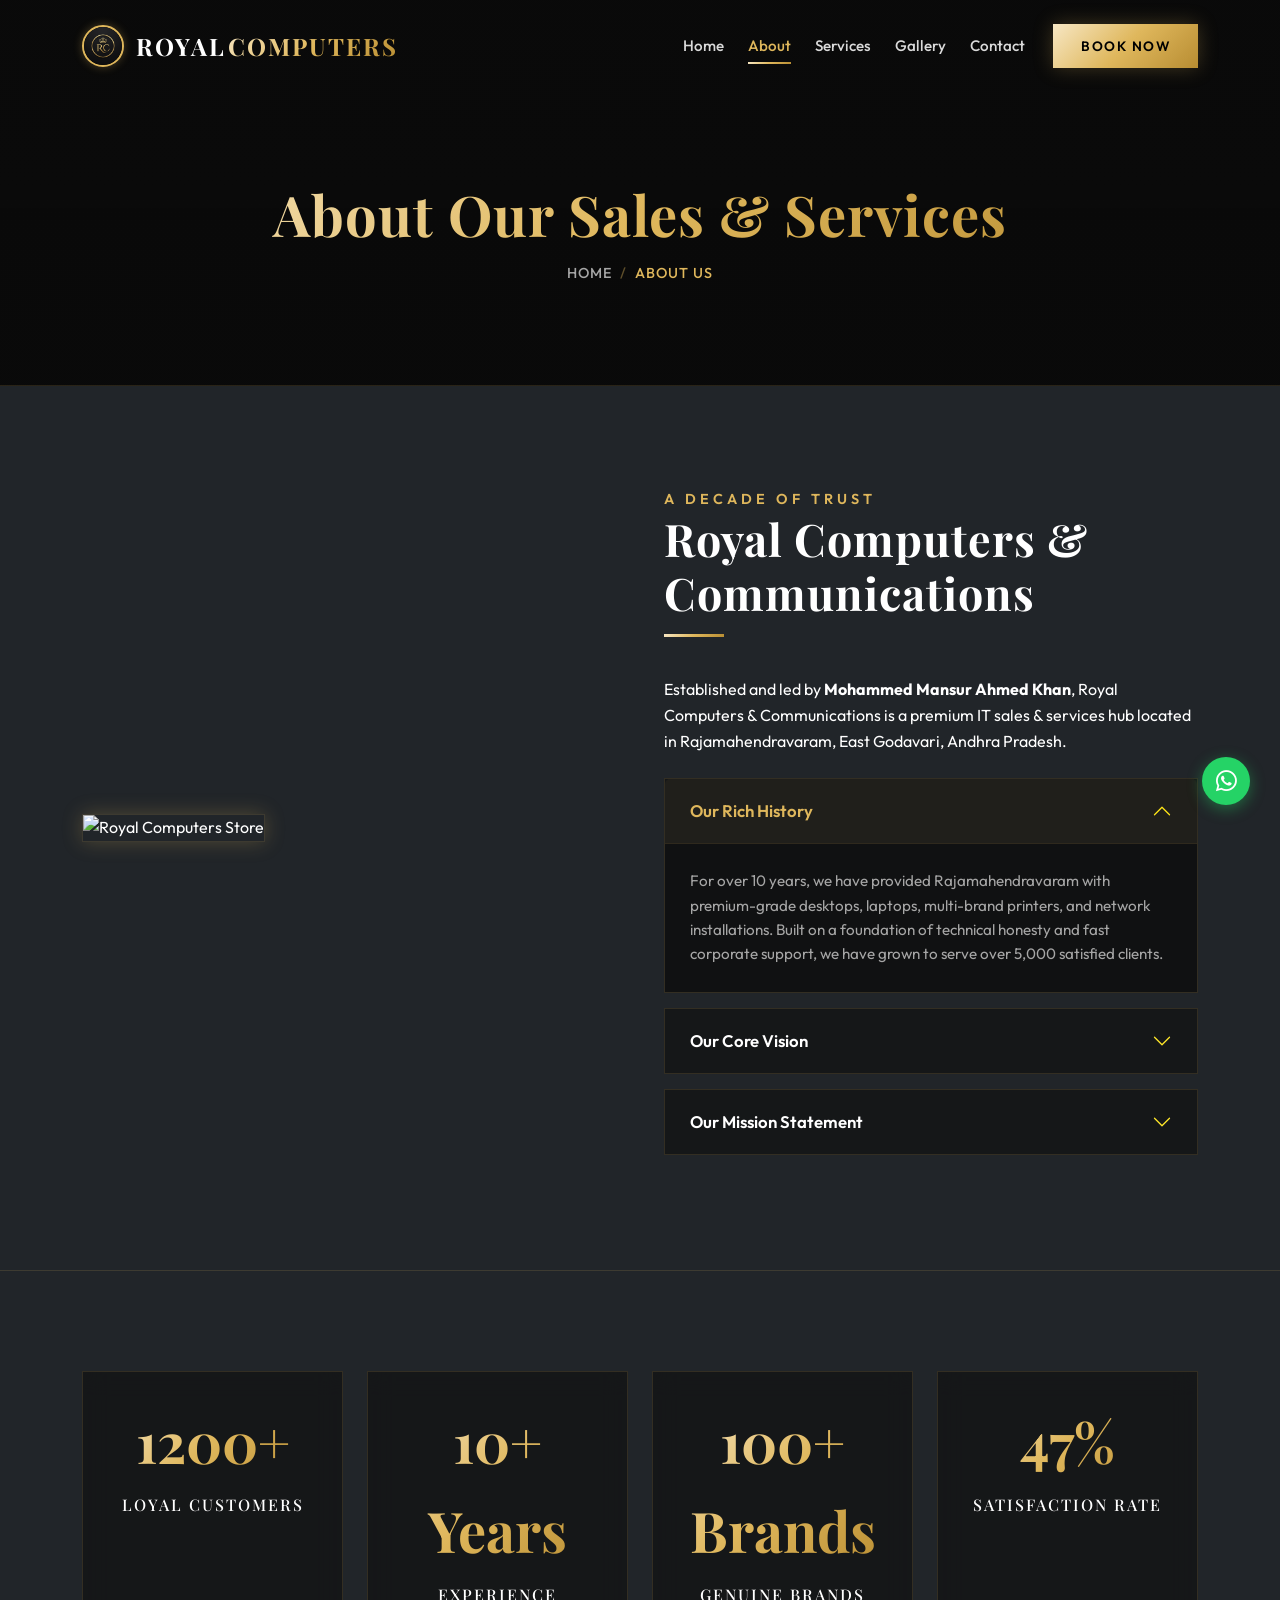
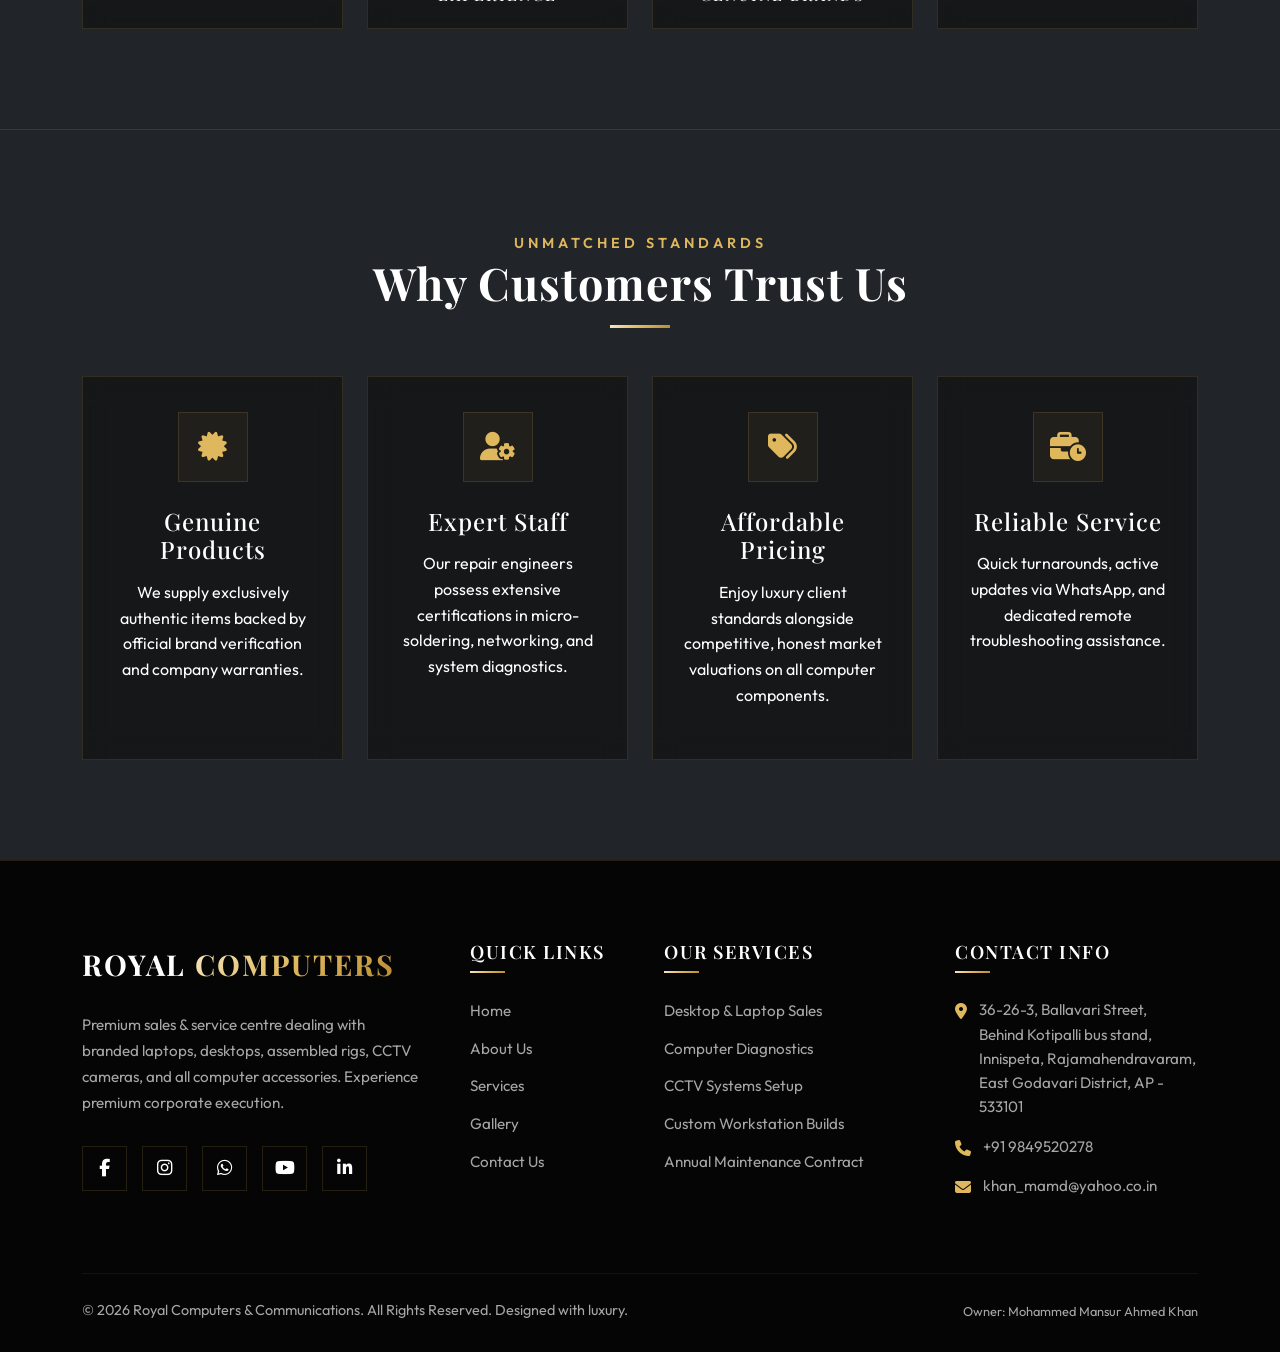
==== about.html @ e8ccddd7 "Initial commit" ====
<!DOCTYPE html>
<html lang="en">
<head>
    <meta charset="UTF-8">
    <meta name="viewport" content="width=device-width, initial-scale=1.0">
    <title>About Us | Royal Computers & Communications</title>
    <meta name="description" content="Learn about Royal Computers & Communications, our vision, mission, achievement stats, and the expert team serving Rajamahendravaram.">
    <meta name="keywords" content="Royal Computers History, Mansur Khan, Computer Store Rajahmundry, About Royal Computers">
    <meta name="author" content="Mohammed Mansur Ahmed Khan">

    <!-- Bootstrap 5 CSS -->
    <link href="https://cdn.jsdelivr.net/npm/bootstrap@5.3.2/dist/css/bootstrap.min.css" rel="stylesheet">
    
    <!-- FontAwesome 6 Icons -->
    <link href="https://cdnjs.cloudflare.com/ajax/libs/font-awesome/6.4.2/css/all.min.css" rel="stylesheet">
    
    <!-- AOS Scroll Animations CSS -->
    <link href="https://unpkg.com/aos@2.3.1/dist/aos.css" rel="stylesheet">
    
    <!-- Custom Luxury Styling -->
    <link href="css/style.css" rel="stylesheet">
</head>
<body>

    <!-- ==========================================
         PRELOADER
         ========================================== -->
    <div id="preloader">
        <div class="loader-content">
            <div class="loader-logo">ROYAL <span>COMPUTERS</span></div>
            <div class="loader-spinner"></div>
        </div>
    </div>

    <!-- ==========================================
         SCROLL PROGRESS BAR
         ========================================== -->
    <div class="scroll-progress-container">
        <div class="scroll-progress-bar"></div>
    </div>


    <!-- ==========================================
         NAVBAR
         ========================================== -->
    <nav class="navbar navbar-expand-lg fixed-top navbar-dark navbar-scrolled">
        <div class="container">
            <a class="navbar-brand" href="index.html">
                <div class="navbar-logo-circle">
                    <img src="images/logo.png" alt="Royal Computers Logo">
                </div>
                ROYAL <span>COMPUTERS</span>
            </a>
            <button class="navbar-toggler" type="button" data-bs-toggle="collapse" data-bs-target="#royalNavbar" aria-controls="royalNavbar" aria-expanded="false" aria-label="Toggle navigation">
                <span></span>
                <span></span>
                <span></span>
            </button>
            <div class="collapse navbar-collapse" id="royalNavbar">
                <ul class="navbar-nav ms-auto mb-2 mb-lg-0 align-items-center">
                    <li class="nav-item">
                        <a class="nav-link" href="index.html">Home</a>
                    </li>
                    <li class="nav-item">
                        <a class="nav-link active" href="about.html">About</a>
                    </li>
                    <li class="nav-item">
                        <a class="nav-link" href="service.html">Services</a>
                    </li>
                    <li class="nav-item">
                        <a class="nav-link" href="gallery.html">Gallery</a>
                    </li>
                    <li class="nav-item">
                        <a class="nav-link" href="contact.html">Contact</a>
                    </li>
                    <li class="nav-item ms-lg-3 nav-btn-container">
                        <a class="btn btn-gold" href="contact.html">Book Now</a>
                    </li>
                </ul>
            </div>
        </div>
    </nav>

    <!-- ==========================================
         PAGE BANNER
         ========================================== -->
    <section class="page-banner" style="background-image: linear-gradient(rgba(10, 10, 10, 0.85), rgba(10, 10, 10, 0.95)), url('https://images.unsplash.com/photo-1542751371-adc38448a05e?q=80&w=1920&auto=format&fit=crop');">
        <div class="container">
            <h1>About Our Sales & Services</h1>
            <nav aria-label="breadcrumb">
                <ol class="breadcrumb">
                    <li class="breadcrumb-item"><a href="index.html">Home</a></li>
                    <li class="breadcrumb-item active" aria-current="page">About Us</li>
                </ol>
            </nav>
        </div>
    </section>

    <!-- ==========================================
         COMPANY INTRODUCTION
         ========================================== -->
    <section class="section-padding bg-dark">
        <div class="container">
            <div class="row align-items-center g-5">
                <div class="col-lg-6" data-aos="fade-right">
                    <img src="https://images.unsplash.com/photo-1588702547923-7093a6c3ba33?q=80&w=1200&auto=format&fit=crop" class="img-fluid border-glass glow-border" style="box-shadow: var(--glow-shadow);" alt="Royal Computers Store">
                </div>
                <div class="col-lg-6" data-aos="fade-left">
                    <span class="section-subtitle">A Decade Of Trust</span>
                    <h2 class="section-title text-start">Royal Computers & Communications</h2>
                    <p class="text-white mb-3">Established and led by <strong>Mohammed Mansur Ahmed Khan</strong>, Royal Computers & Communications is a premium IT sales & services hub located in Rajamahendravaram, East Godavari, Andhra Pradesh.</p>
                    
                    <div class="faq-accordion accordion faq-accordion mt-4" id="introAccordion">
                        <!-- History -->
                        <div class="accordion-item">
                            <h2 class="accordion-header" id="headingHistory">
                                <button class="accordion-button" type="button" data-bs-toggle="collapse" data-bs-target="#collapseHistory" aria-expanded="true" aria-controls="collapseHistory">
                                    Our Rich History
                                </button>
                            </h2>
                            <div id="collapseHistory" class="accordion-collapse collapse show" aria-labelledby="headingHistory" data-bs-parent="#introAccordion">
                                <div class="accordion-body">
                                    For over 10 years, we have provided Rajamahendravaram with premium-grade desktops, laptops, multi-brand printers, and network installations. Built on a foundation of technical honesty and fast corporate support, we have grown to serve over 5,000 satisfied clients.
                                </div>
                            </div>
                        </div>

                        <!-- Vision -->
                        <div class="accordion-item">
                            <h2 class="accordion-header" id="headingVision">
                                <button class="accordion-button collapsed" type="button" data-bs-toggle="collapse" data-bs-target="#collapseVision" aria-expanded="false" aria-controls="collapseVision">
                                    Our Core Vision
                                </button>
                            </h2>
                            <div id="collapseVision" class="accordion-collapse collapse" aria-labelledby="headingVision" data-bs-parent="#introAccordion">
                                <div class="accordion-body">
                                    To establish Royal Computers as the ultimate technical partner in Andhra Pradesh, where absolute quality meets technological innovation, delivering computing solutions with a premium luxury service experience.
                                </div>
                            </div>
                        </div>

                        <!-- Mission -->
                        <div class="accordion-item">
                            <h2 class="accordion-header" id="headingMission">
                                <button class="accordion-button collapsed" type="button" data-bs-toggle="collapse" data-bs-target="#collapseMission" aria-expanded="false" aria-controls="collapseMission">
                                    Our Mission Statement
                                </button>
                            </h2>
                            <div id="collapseMission" class="accordion-collapse collapse" aria-labelledby="headingMission" data-bs-parent="#introAccordion">
                                <div class="accordion-body">
                                    We commit to supplying 100% genuine components, executing expert hardware diagnostics with absolute integrity, maintaining rapid-support cycles, and designing custom installations that ensure business continuity.
                                </div>
                            </div>
                        </div>
                    </div>
                </div>
            </div>
        </div>
    </section>

    <!-- ==========================================
         ACHIEVEMENT COUNTERS SECTION
         ========================================== -->
    <section class="section-padding bg-dark" style="border-top: 1px solid var(--border-glass); background: rgba(15,15,15,0.4);">
        <div class="container">
            <div class="row g-4">
                <!-- Stat 1 -->
                <div class="col-md-3 col-6" data-aos="fade-up" data-aos-delay="100">
                    <div class="glass-card text-center py-4">
                        <div class="counter-box">
                            <span class="counter-number" data-target="5000" data-suffix="+">0+</span>
                            <h4 class="counter-title">Loyal Customers</h4>
                        </div>
                    </div>
                </div>
                <!-- Stat 2 -->
                <div class="col-md-3 col-6" data-aos="fade-up" data-aos-delay="200">
                    <div class="glass-card text-center py-4">
                        <div class="counter-box">
                            <span class="counter-number" data-target="10" data-suffix="+ Years">0+ Years</span>
                            <h4 class="counter-title">Experience</h4>
                        </div>
                    </div>
                </div>
                <!-- Stat 3 -->
                <div class="col-md-3 col-6" data-aos="fade-up" data-aos-delay="300">
                    <div class="glass-card text-center py-4">
                        <div class="counter-box">
                            <span class="counter-number" data-target="100" data-suffix="+ Brands">0+ Brands</span>
                            <h4 class="counter-title">Genuine Brands</h4>
                        </div>
                    </div>
                </div>
                <!-- Stat 4 -->
                <div class="col-md-3 col-6" data-aos="fade-up" data-aos-delay="400">
                    <div class="glass-card text-center py-4">
                        <div class="counter-box">
                            <span class="counter-number" data-target="95" data-suffix="%">0%</span>
                            <h4 class="counter-title">Satisfaction Rate</h4>
                        </div>
                    </div>
                </div>
            </div>
        </div>
    </section>


    <!-- ==========================================
         WHY CUSTOMERS TRUST US
         ========================================== -->
    <section class="section-padding bg-dark" style="border-top: 1px solid var(--border-glass);">
        <div class="container">
            <div class="text-center mb-5" data-aos="fade-up">
                <span class="section-subtitle">Unmatched Standards</span>
                <h2 class="section-title">Why Customers Trust Us</h2>
            </div>

            <div class="row g-4">
                <!-- Trust 1 -->
                <div class="col-lg-3 col-md-6" data-aos="fade-up" data-aos-delay="100">
                    <div class="glass-card text-center">
                        <div>
                            <div class="icon-box mx-auto">
                                <i class="fas fa-certificate"></i>
                            </div>
                            <h4 class="mb-3">Genuine Products</h4>
                            <p>We supply exclusively authentic items backed by official brand verification and company warranties.</p>
                        </div>
                    </div>
                </div>

                <!-- Trust 2 -->
                <div class="col-lg-3 col-md-6" data-aos="fade-up" data-aos-delay="200">
                    <div class="glass-card text-center">
                        <div>
                            <div class="icon-box mx-auto">
                                <i class="fas fa-user-gear"></i>
                            </div>
                            <h4 class="mb-3">Expert Staff</h4>
                            <p>Our repair engineers possess extensive certifications in micro-soldering, networking, and system diagnostics.</p>
                        </div>
                    </div>
                </div>

                <!-- Trust 3 -->
                <div class="col-lg-3 col-md-6" data-aos="fade-up" data-aos-delay="300">
                    <div class="glass-card text-center">
                        <div>
                            <div class="icon-box mx-auto">
                                <i class="fas fa-tags"></i>
                            </div>
                            <h4 class="mb-3">Affordable Pricing</h4>
                            <p>Enjoy luxury client standards alongside competitive, honest market valuations on all computer components.</p>
                        </div>
                    </div>
                </div>

                <!-- Trust 4 -->
                <div class="col-lg-3 col-md-6" data-aos="fade-up" data-aos-delay="400">
                    <div class="glass-card text-center">
                        <div>
                            <div class="icon-box mx-auto">
                                <i class="fas fa-business-time"></i>
                            </div>
                            <h4 class="mb-3">Reliable Service</h4>
                            <p>Quick turnarounds, active updates via WhatsApp, and dedicated remote troubleshooting assistance.</p>
                        </div>
                    </div>
                </div>
            </div>
        </div>
    </section>

    <!-- ==========================================
         FOOTER
         ========================================== -->
    <footer>
        <div class="container">
            <div class="row g-5">
                <!-- Column 1: Info -->
                <div class="col-lg-4 col-md-6">
                    <div class="footer-logo">ROYAL <span>COMPUTERS</span></div>
                    <p class="footer-desc">Premium sales & service centre dealing with branded laptops, desktops, assembled rigs, CCTV cameras, and all computer accessories. Experience premium corporate execution.</p>
                    <div class="social-links-grid">
                        <a href="https://facebook.com" target="_blank" class="social-icon-btn"><i class="fab fa-facebook-f"></i></a>
                        <a href="https://instagram.com" target="_blank" class="social-icon-btn"><i class="fab fa-instagram"></i></a>
                        <a href="https://wa.me/919849520278" target="_blank" class="social-icon-btn"><i class="fab fa-whatsapp"></i></a>
                        <a href="https://youtube.com" target="_blank" class="social-icon-btn"><i class="fab fa-youtube"></i></a>
                        <a href="https://linkedin.com" target="_blank" class="social-icon-btn"><i class="fab fa-linkedin-in"></i></a>
                    </div>
                </div>

                <!-- Column 2: Quick Links -->
                <div class="col-lg-2 col-md-6">
                    <h5 class="footer-heading">Quick Links</h5>
                    <ul class="footer-links">
                        <li><a href="index.html">Home</a></li>
                        <li><a href="about.html">About Us</a></li>
                        <li><a href="service.html">Services</a></li>
                        <li><a href="gallery.html">Gallery</a></li>
                        <li><a href="contact.html">Contact Us</a></li>
                    </ul>
                </div>

                <!-- Column 3: Services -->
                <div class="col-lg-3 col-md-6">
                    <h5 class="footer-heading">Our Services</h5>
                    <ul class="footer-links">
                        <li><a href="service.html">Desktop & Laptop Sales</a></li>
                        <li><a href="service.html">Computer Diagnostics</a></li>
                        <li><a href="service.html">CCTV Systems Setup</a></li>
                        <li><a href="service.html">Custom Workstation Builds</a></li>
                        <li><a href="service.html">Annual Maintenance Contract</a></li>
                    </ul>
                </div>

                <!-- Column 4: Address Info -->
                <div class="col-lg-3 col-md-6">
                    <h5 class="footer-heading">Contact Info</h5>
                    <div class="footer-contact-item">
                        <i class="fas fa-location-dot"></i>
                        <span>36-26-3, Ballavari Street,<br>Behind Kotipalli bus stand,<br>Innispeta, Rajamahendravaram,<br>East Godavari District, AP - 533101</span>
                    </div>
                    <div class="footer-contact-item">
                        <i class="fas fa-phone"></i>
                        <span>+91 9849520278</span>
                    </div>
                    <div class="footer-contact-item">
                        <i class="fas fa-envelope"></i>
                        <span>khan_mamd@yahoo.co.in</span>
                    </div>
                </div>
            </div>

            <!-- Copyright and socials -->
            <div class="footer-bottom">
                <div class="row align-items-center">
                    <div class="col-md-6 text-center text-md-start">
                        <p class="copyright-text">&copy; 2026 Royal Computers & Communications. All Rights Reserved. Designed with luxury.</p>
                    </div>
                    <div class="col-md-6 text-center text-md-end mt-2 mt-md-0">
                        <p class="copyright-text" style="font-size: 0.8rem;">Owner: Mohammed Mansur Ahmed Khan</p>
                    </div>
                </div>
            </div>
        </div>
    </footer>

    <!-- ==========================================
         FLOATING WIDGETS
         ========================================== -->
    <a href="https://wa.me/919849520278?text=Hello%20Royal%20Computers,%20I%20would%20like%20to%20inquire%20about%20your%20services." class="floating-whatsapp" target="_blank">
        <i class="fab fa-whatsapp"></i>
    </a>

    <div id="back-to-top">
        <i class="fas fa-arrow-up"></i>
    </div>


    <!-- ==========================================
         SCRIPT FILES
         ========================================== -->
    <!-- Bootstrap 5 Bundle JS -->
    <script src="https://cdn.jsdelivr.net/npm/bootstrap@5.3.2/dist/js/bootstrap.bundle.min.js"></script>
    
    <!-- AOS Scroll Animations JS -->
    <script src="https://unpkg.com/aos@2.3.1/dist/aos.js"></script>
    <script>
        AOS.init({
            duration: 1000,
            once: true,
            easing: 'ease-out-cubic'
        });
    </script>
    
    <!-- Custom JS -->
    <script src="js/main.js"></script>
</body>
</html>
---- css/style.css ----
/* 
   Royal Computers & Communications 
   Luxury Premium Styling Stylesheet (CSS3)
   Theme: Obsidian Black & Royal Metallic Gold
*/

/* --- Google Fonts --- */
@import url('https://fonts.googleapis.com/css2?family=Outfit:wght@300;400;500;600;700&family=Playfair+Display:ital,wght@0,400;0,600;0,700;1,400&display=swap');

/* --- CSS Variables --- */
:root {
    --dark-bg: #0a0a0a;
    --dark-card: rgba(18, 18, 18, 0.7);
    --dark-card-hover: rgba(26, 26, 26, 0.9);
    --gold-primary: #dfb75c;
    --gold-light: #f7e7c4;
    --gold-dark: #b88d32;
    --gold-gradient: linear-gradient(135deg, #f7e7c4 0%, #dfb75c 50%, #b88d32 100%);
    --gold-text-gradient: linear-gradient(135deg, #fff 30%, #dfb75c 100%);
    --text-white: #ffffff;
    --text-muted: #a6a6a6;
    --border-glass: rgba(223, 183, 92, 0.15);
    --border-glass-hover: rgba(223, 183, 92, 0.4);
    --font-heading: 'Playfair Display', serif;
    --font-body: 'Outfit', sans-serif;
    --glow-shadow: 0 0 20px rgba(223, 183, 92, 0.25);
    --glow-shadow-hover: 0 0 35px rgba(223, 183, 92, 0.45);
    --transition-smooth: all 0.4s cubic-bezier(0.16, 1, 0.3, 1);
}

/* --- Base Reset --- */
* {
    margin: 0;
    padding: 0;
    box-sizing: border-box;
}

html {
    scroll-behavior: smooth;
    overflow-x: hidden;
}

body {
    background-color: var(--dark-bg);
    color: var(--text-white);
    font-family: var(--font-body);
    overflow-x: hidden;
    line-height: 1.6;
}

/* --- Custom Scrollbar --- */
::-webkit-scrollbar {
    width: 8px;
}
::-webkit-scrollbar-track {
    background: var(--dark-bg);
}
::-webkit-scrollbar-thumb {
    background: var(--gold-dark);
    border-radius: 4px;
}
::-webkit-scrollbar-thumb:hover {
    background: var(--gold-primary);
}

/* --- Selection Color --- */
::selection {
    background-color: var(--gold-dark);
    color: var(--text-white);
}

/* --- Preloader / Loading Screen --- */
#preloader {
    position: fixed;
    top: 0;
    left: 0;
    width: 100%;
    height: 100%;
    background-color: #050505;
    display: flex;
    justify-content: center;
    align-items: center;
    z-index: 99999;
    transition: opacity 0.6s ease, visibility 0.6s ease;
}
.loader-content {
    text-align: center;
}
.loader-logo {
    font-family: var(--font-heading);
    font-size: 2.5rem;
    font-weight: 700;
    color: var(--gold-primary);
    letter-spacing: 4px;
    margin-bottom: 20px;
    background: var(--gold-gradient);
    -webkit-background-clip: text;
    -webkit-text-fill-color: transparent;
    animation: pulseLogo 2s infinite ease-in-out;
}
.loader-spinner {
    width: 50px;
    height: 50px;
    border: 3px solid rgba(223, 183, 92, 0.1);
    border-top: 3px solid var(--gold-primary);
    border-radius: 50%;
    margin: 0 auto;
    animation: spin 1s linear infinite;
}
@keyframes spin {
    0% { transform: rotate(0deg); }
    100% { transform: rotate(360deg); }
}
@keyframes pulseLogo {
    0%, 100% { opacity: 0.6; transform: scale(0.98); }
    50% { opacity: 1; transform: scale(1.02); }
}

/* --- Scroll Progress Bar --- */
.scroll-progress-container {
    position: fixed;
    top: 0;
    left: 0;
    width: 100%;
    height: 4px;
    z-index: 10000;
    background: transparent;
}
.scroll-progress-bar {
    height: 100%;
    width: 0%;
    background: var(--gold-gradient);
    box-shadow: 0 0 10px var(--gold-primary);
}

/* --- Custom Cursor --- */
.custom-cursor-dot,
.custom-cursor-outline {
    position: fixed;
    pointer-events: none;
    z-index: 999999;
    border-radius: 50%;
    opacity: 0;
    transition: opacity 0.3s ease;
    transform: translate(-50%, -50%);
}
.custom-cursor-dot {
    width: 8px;
    height: 8px;
    background-color: var(--gold-primary);
    box-shadow: 0 0 10px var(--gold-primary);
}
.custom-cursor-outline {
    width: 40px;
    height: 40px;
    border: 1.5px solid var(--gold-primary);
    box-shadow: var(--glow-shadow);
    transition: width 0.2s ease, height 0.2s ease, opacity 0.3s ease;
}
body:hover .custom-cursor-dot,
body:hover .custom-cursor-outline {
    opacity: 1;
}

/* Hide cursor elements on touch devices */
@media (max-width: 991.98px) {
    .custom-cursor-dot,
    .custom-cursor-outline {
        display: none !important;
    }
    body {
        cursor: auto !important;
    }
}

/* --- Typography & Global Headings --- */
h1, h2, h3, h4, h5, h6 {
    font-family: var(--font-heading);
    color: var(--text-white);
    letter-spacing: 1px;
}
.text-gold {
    color: var(--gold-primary) !important;
}
.text-gold-gradient {
    background: var(--gold-gradient);
    -webkit-background-clip: text;
    -webkit-text-fill-color: transparent;
    display: inline-block;
}
.section-subtitle {
    font-family: var(--font-body);
    font-size: 0.9rem;
    text-transform: uppercase;
    letter-spacing: 4px;
    color: var(--gold-primary);
    margin-bottom: 10px;
    font-weight: 600;
}
.section-title {
    font-size: 2.8rem;
    font-weight: 700;
    margin-bottom: 40px;
    position: relative;
}
.section-title::after {
    content: '';
    display: block;
    width: 60px;
    height: 3px;
    background: var(--gold-gradient);
    margin: 15px auto 0 auto;
}
.section-title.text-start::after {
    margin: 15px 0 0 0;
}

/* --- Premium Buttons --- */
.btn-gold {
    background: var(--gold-gradient);
    color: #000000;
    font-family: var(--font-body);
    font-weight: 600;
    letter-spacing: 1.5px;
    text-transform: uppercase;
    font-size: 0.85rem;
    padding: 12px 28px;
    border: none;
    border-radius: 0;
    position: relative;
    z-index: 1;
    overflow: hidden;
    transition: var(--transition-smooth);
    box-shadow: var(--glow-shadow);
}
.btn-gold:hover {
    color: var(--text-white);
    box-shadow: var(--glow-shadow-hover);
    transform: translateY(-2px);
}
.btn-gold::before {
    content: '';
    position: absolute;
    top: 0;
    left: -100%;
    width: 100%;
    height: 100%;
    background: linear-gradient(90deg, transparent, rgba(255, 255, 255, 0.3), transparent);
    transition: 0.5s;
    z-index: -1;
}
.btn-gold:hover::before {
    left: 100%;
}

.btn-outline-gold {
    background: transparent;
    color: var(--gold-primary);
    border: 1.5px solid var(--gold-primary);
    font-family: var(--font-body);
    font-weight: 600;
    letter-spacing: 1.5px;
    text-transform: uppercase;
    font-size: 0.85rem;
    padding: 11px 27px;
    border-radius: 0;
    transition: var(--transition-smooth);
}
.btn-outline-gold:hover {
    background: var(--gold-gradient);
    color: #000000;
    box-shadow: var(--glow-shadow);
    transform: translateY(-2px);
    border-color: transparent;
}

/* --- Sticky Navbar --- */
.navbar {
    padding: 20px 0;
    transition: var(--transition-smooth);
    background: transparent;
    border-bottom: 1px solid transparent;
}
.navbar.navbar-scrolled {
    padding: 12px 0;
    background: rgba(10, 10, 10, 0.95);
    backdrop-filter: blur(15px);
    border-bottom: 1px solid var(--border-glass);
    box-shadow: 0 5px 25px rgba(0, 0, 0, 0.5);
}
.navbar-brand {
    font-family: var(--font-heading);
    font-size: 1.5rem;
    font-weight: 700;
    letter-spacing: 2px;
    color: var(--text-white) !important;
    transition: var(--transition-smooth);
}
.navbar-brand span {
    background: var(--gold-gradient);
    -webkit-background-clip: text;
    -webkit-text-fill-color: transparent;
}
.navbar-nav .nav-link {
    font-family: var(--font-body);
    font-size: 0.95rem;
    font-weight: 500;
    color: var(--text-white) !important;
    margin: 0 12px;
    padding: 6px 0 !important;
    position: relative;
    transition: var(--transition-smooth);
    opacity: 0.85;
}
.navbar-nav .nav-link::after {
    content: '';
    position: absolute;
    bottom: 0;
    left: 0;
    width: 0;
    height: 2px;
    background: var(--gold-gradient);
    transition: var(--transition-smooth);
}
.navbar-nav .nav-link:hover,
.navbar-nav .nav-link.active {
    opacity: 1;
    color: var(--gold-primary) !important;
}
.navbar-nav .nav-link:hover::after,
.navbar-nav .nav-link.active::after {
    width: 100%;
}
.navbar-toggler {
    border: none;
    padding: 0;
    width: 30px;
    height: 24px;
    position: relative;
    background: transparent;
}
.navbar-toggler:focus {
    box-shadow: none;
}
.navbar-toggler span {
    display: block;
    position: absolute;
    height: 2px;
    width: 100%;
    background: var(--gold-primary);
    border-radius: 2px;
    opacity: 1;
    left: 0;
    transform: rotate(0deg);
    transition: 0.25s ease-in-out;
}
.navbar-toggler span:nth-child(1) { top: 0px; }
.navbar-toggler span:nth-child(2) { top: 10px; }
.navbar-toggler span:nth-child(3) { top: 20px; }

.navbar-toggler[aria-expanded="true"] span:nth-child(1) {
    top: 10px;
    transform: rotate(135deg);
}
.navbar-toggler[aria-expanded="true"] span:nth-child(2) {
    opacity: 0;
    left: -60px;
}
.navbar-toggler[aria-expanded="true"] span:nth-child(3) {
    top: 10px;
    transform: rotate(-135deg);
}

@media (max-width: 991.98px) {
    .navbar-collapse {
        background: rgba(10, 10, 10, 0.98);
        backdrop-filter: blur(20px);
        position: absolute;
        top: 100%;
        left: 0;
        width: 100%;
        padding: 30px;
        border-bottom: 2px solid var(--border-glass);
        transition: var(--transition-smooth);
    }
    .navbar-nav {
        text-align: center;
    }
    .navbar-nav .nav-link {
        margin: 10px 0;
        display: inline-block;
    }
    .nav-btn-container {
        text-align: center;
        margin-top: 15px;
    }
}

/* --- Hero Slider (Home Page) --- */
.hero-slider-container {
    height: 100vh;
    width: 100%;
    overflow: hidden;
    position: relative;
}
.carousel-inner, .carousel-item {
    height: 100%;
}
.hero-slide-bg {
    background-size: cover;
    background-position: center;
    background-repeat: no-repeat;
    height: 100%;
    width: 100%;
    position: relative;
    transform: scale(1.05);
    transition: transform 8s ease-in-out;
}
.carousel-item.active .hero-slide-bg {
    transform: scale(1);
}
.hero-overlay {
    position: absolute;
    top: 0;
    left: 0;
    width: 100%;
    height: 100%;
    background: linear-gradient(to bottom, rgba(10,10,10,0.6) 0%, rgba(10,10,10,0.9) 100%);
    z-index: 1;
}
.hero-content {
    position: absolute;
    top: 50%;
    left: 50%;
    transform: translate(-50%, -50%);
    z-index: 2;
    width: 90%;
    max-width: 900px;
    text-align: center;
}
.hero-content .section-subtitle {
    animation: fadeInUp 1s ease-in-out both;
}
.hero-content h1 {
    font-size: 4rem;
    font-weight: 700;
    margin: 15px 0 25px 0;
    line-height: 1.2;
    animation: fadeInUp 1.2s ease-in-out both;
    animation-delay: 0.3s;
}
.hero-content p.hero-desc {
    font-size: 1.2rem;
    color: var(--text-muted);
    margin-bottom: 35px;
    animation: fadeInUp 1.4s ease-in-out both;
    animation-delay: 0.6s;
}
.hero-actions {
    animation: fadeInUp 1.6s ease-in-out both;
    animation-delay: 0.9s;
}
.hero-actions .btn {
    margin: 0 10px 10px 10px;
}
@keyframes fadeInUp {
    from {
        opacity: 0;
        transform: translateY(30px);
    }
    to {
        opacity: 1;
        transform: translateY(0);
    }
}

/* Slider Controls */
.carousel-control-prev,
.carousel-control-next {
    width: 60px;
    height: 60px;
    background: rgba(18, 18, 18, 0.5);
    border: 1px solid var(--border-glass);
    border-radius: 50%;
    top: 50%;
    transform: translateY(-50%);
    opacity: 0.7;
    transition: var(--transition-smooth);
    z-index: 3;
}
.carousel-control-prev { left: 40px; }
.carousel-control-next { right: 40px; }
.carousel-control-prev:hover,
.carousel-control-next:hover {
    background: var(--gold-gradient);
    opacity: 1;
    color: #000;
    border-color: transparent;
    box-shadow: var(--glow-shadow);
}
.carousel-control-prev-icon,
.carousel-control-next-icon {
    filter: invert(1) sepia(1) saturate(5) hue-rotate(340deg);
    width: 20px;
    height: 20px;
}
.carousel-control-prev:hover .carousel-control-prev-icon,
.carousel-control-next:hover .carousel-control-next-icon {
    filter: invert(0);
}

/* Indicators */
.carousel-indicators [data-bs-target] {
    width: 12px;
    height: 12px;
    border-radius: 50%;
    background-color: transparent;
    border: 2px solid var(--gold-primary);
    opacity: 0.5;
    margin: 0 6px;
    transition: var(--transition-smooth);
}
.carousel-indicators .active {
    background-color: var(--gold-primary);
    opacity: 1;
    transform: scale(1.2);
}

@media (max-width: 767.98px) {
    .hero-content h1 {
        font-size: 2.5rem;
    }
    .hero-content p.hero-desc {
        font-size: 1rem;
    }
    .carousel-control-prev,
    .carousel-control-next {
        display: none;
    }
}

/* --- General Banner (Sub-Pages Header) --- */
.page-banner {
    padding: 180px 0 100px 0;
    background: linear-gradient(rgba(10, 10, 10, 0.8), rgba(10, 10, 10, 0.95)), url('https://images.unsplash.com/photo-1600132806370-bf17e65e942f?q=80&w=1920&auto=format&fit=crop') no-repeat center center;
    background-size: cover;
    text-align: center;
    position: relative;
    border-bottom: 1px solid var(--border-glass);
}
.page-banner h1 {
    font-size: 3.5rem;
    font-weight: 700;
    margin-bottom: 15px;
    background: var(--gold-gradient);
    -webkit-background-clip: text;
    -webkit-text-fill-color: transparent;
}
.breadcrumb {
    justify-content: center;
    margin: 0;
}
.breadcrumb-item, .breadcrumb-item a {
    color: var(--text-muted);
    text-decoration: none;
    font-size: 0.9rem;
    font-weight: 500;
    text-transform: uppercase;
    letter-spacing: 1px;
}
.breadcrumb-item a:hover {
    color: var(--gold-primary);
}
.breadcrumb-item.active {
    color: var(--gold-primary);
}
.breadcrumb-item + .breadcrumb-item::before {
    color: var(--border-glass-hover);
}

/* --- Glassmorphism Cards (Equal Sized Grid) --- */
.glass-card {
    background: var(--dark-card);
    backdrop-filter: blur(12px);
    border: 1px solid var(--border-glass);
    border-radius: 0;
    padding: 35px 30px;
    height: 100%;
    transition: var(--transition-smooth);
    display: flex;
    flex-direction: column;
    justify-content: space-between;
    position: relative;
    overflow: hidden;
}
.glass-card::before {
    content: '';
    position: absolute;
    top: 0;
    left: 0;
    width: 100%;
    height: 100%;
    background: linear-gradient(180deg, rgba(223, 183, 92, 0.05) 0%, transparent 100%);
    opacity: 0;
    transition: var(--transition-smooth);
}
.glass-card:hover {
    transform: translateY(-8px);
    border-color: var(--border-glass-hover);
    box-shadow: var(--glow-shadow);
    background: var(--dark-card-hover);
}
.glass-card:hover::before {
    opacity: 1;
}

/* Equal Height & Structured Cards for Services/Products */
.service-card {
    background: var(--dark-card);
    backdrop-filter: blur(12px);
    border: 1px solid var(--border-glass);
    transition: var(--transition-smooth);
    height: 100%;
    display: flex;
    flex-direction: column;
    border-radius: 0;
    overflow: hidden;
}
.service-card-img {
    height: 240px;
    width: 100%;
    overflow: hidden;
    position: relative;
}
.service-card-img img {
    width: 100%;
    height: 100%;
    object-fit: cover;
    transition: transform 0.6s cubic-bezier(0.16, 1, 0.3, 1);
}
.service-card:hover .service-card-img img {
    transform: scale(1.08);
}
.service-card-img::after {
    content: '';
    position: absolute;
    top: 0;
    left: 0;
    width: 100%;
    height: 100%;
    background: linear-gradient(to bottom, transparent 60%, rgba(10,10,10,0.85) 100%);
}
.service-card-body {
    padding: 30px;
    flex-grow: 1;
    display: flex;
    flex-direction: column;
    justify-content: space-between;
}
.service-card-title {
    font-size: 1.35rem;
    font-weight: 600;
    margin-bottom: 15px;
    transition: var(--transition-smooth);
}
.service-card:hover .service-card-title {
    color: var(--gold-primary);
}
.service-card-text {
    color: var(--text-muted);
    font-size: 0.95rem;
    margin-bottom: 25px;
    flex-grow: 1;
}
.service-card:hover {
    transform: translateY(-8px);
    border-color: var(--border-glass-hover);
    box-shadow: var(--glow-shadow);
    background: var(--dark-card-hover);
}

/* --- Section Spacing --- */
.section-padding {
    padding: 100px 0;
}

/* --- Counters Section --- */
.counter-box {
    text-align: center;
}
.counter-number {
    font-size: 3.5rem;
    font-weight: 700;
    font-family: var(--font-heading);
    background: var(--gold-gradient);
    -webkit-background-clip: text;
    -webkit-text-fill-color: transparent;
    margin-bottom: 10px;
    display: block;
}
.counter-title {
    font-size: 1rem;
    text-transform: uppercase;
    letter-spacing: 2px;
    font-weight: 500;
    color: var(--text-white);
    margin: 0;
}

/* --- Feature Icon Box --- */
.icon-box {
    width: 70px;
    height: 70px;
    border: 1px solid var(--border-glass);
    display: flex;
    justify-content: center;
    align-items: center;
    margin-bottom: 25px;
    font-size: 1.8rem;
    color: var(--gold-primary);
    background: rgba(223, 183, 92, 0.05);
    transition: var(--transition-smooth);
    position: relative;
}
.glass-card:hover .icon-box {
    background: var(--gold-gradient);
    color: #000;
    border-color: transparent;
    box-shadow: var(--glow-shadow);
}

/* --- Brands Auto Scrolling Slider --- */
.brands-section {
    background: rgba(15, 15, 15, 0.5);
    border-top: 1px solid var(--border-glass);
    border-bottom: 1px solid var(--border-glass);
    padding: 50px 0;
    overflow: hidden;
}
.brands-slider-container {
    width: 100%;
    overflow: hidden;
    position: relative;
}
.brands-track {
    display: flex;
    width: calc(240px * 16);
    animation: scrollBrands 35s linear infinite;
}
.brand-slide {
    width: 240px;
    height: 100px;
    display: flex;
    justify-content: center;
    align-items: center;
    padding: 0 30px;
}
.brand-slide a {
    text-decoration: none;
    width: 100%;
    height: 100%;
    display: block;
}
.brand-card-inner {
    width: 100%;
    height: 100%;
    background: var(--dark-card);
    border: 1px solid var(--border-glass);
    display: flex;
    flex-direction: column;
    justify-content: center;
    align-items: center;
    transition: var(--transition-smooth);
}
.brand-card-inner:hover {
    border-color: var(--gold-primary);
    box-shadow: var(--glow-shadow);
    transform: scale(1.05);
}
.brand-card-inner i {
    font-size: 2.2rem;
    color: var(--gold-primary);
    opacity: 0.6;
    margin-bottom: 5px;
    transition: var(--transition-smooth);
}
.brand-card-inner:hover i {
    opacity: 1;
}
.brand-card-inner span {
    font-family: var(--font-body);
    font-size: 0.85rem;
    font-weight: 600;
    color: var(--text-white);
    letter-spacing: 1px;
    text-transform: uppercase;
}

@keyframes scrollBrands {
    0% { transform: translateX(0); }
    100% { transform: translateX(calc(-240px * 8)); }
}

/* --- Customer Testimonials --- */
.testimonials-section {
    position: relative;
}
.testimonial-card {
    text-align: center;
    padding: 20px 40px;
}
.testimonial-avatar {
    width: 90px;
    height: 90px;
    border-radius: 50%;
    object-fit: cover;
    margin: 0 auto 25px auto;
    border: 2.5px solid var(--gold-primary);
    box-shadow: var(--glow-shadow);
}
.testimonial-rating {
    color: var(--gold-primary);
    font-size: 0.95rem;
    margin-bottom: 20px;
}
.testimonial-text {
    font-family: var(--font-heading);
    font-size: 1.35rem;
    font-style: italic;
    line-height: 1.8;
    color: var(--text-white);
    margin-bottom: 25px;
    position: relative;
}
.testimonial-text::before {
    content: '\201C';
    font-size: 4rem;
    color: rgba(223, 183, 92, 0.15);
    position: absolute;
    top: -30px;
    left: 20%;
}
.testimonial-author {
    font-weight: 600;
    font-size: 1.1rem;
    margin-bottom: 5px;
    letter-spacing: 1px;
}
.testimonial-role {
    font-size: 0.85rem;
    color: var(--text-muted);
    text-transform: uppercase;
    letter-spacing: 2px;
}

/* --- Call To Action (CTA) --- */
.cta-section {
    background: linear-gradient(rgba(10, 10, 10, 0.85), rgba(10, 10, 10, 0.85)), url('https://images.unsplash.com/photo-1547082299-de196ea013d6?q=80&w=1920&auto=format&fit=crop') no-repeat center center;
    background-size: cover;
    background-attachment: fixed;
    padding: 120px 0;
    text-align: center;
    border-top: 1px solid var(--border-glass);
    border-bottom: 1px solid var(--border-glass);
}
.cta-section h2 {
    font-size: 3rem;
    font-weight: 700;
    margin-bottom: 25px;
}
.cta-section p {
    color: var(--text-muted);
    font-size: 1.15rem;
    max-width: 600px;
    margin: 0 auto 35px auto;
}

/* --- Team Card Section --- */
.team-card {
    background: var(--dark-card);
    border: 1px solid var(--border-glass);
    height: 100%;
    transition: var(--transition-smooth);
    overflow: hidden;
    display: flex;
    flex-direction: column;
}
.team-img-wrapper {
    height: 280px;
    overflow: hidden;
    position: relative;
}
.team-img-wrapper img {
    width: 100%;
    height: 100%;
    object-fit: cover;
    transition: transform 0.6s ease;
}
.team-card:hover .team-img-wrapper img {
    transform: scale(1.06);
}
.team-card-info {
    padding: 25px;
    text-align: center;
    flex-grow: 1;
}
.team-name {
    font-size: 1.25rem;
    font-weight: 600;
    margin-bottom: 5px;
}
.team-role {
    font-size: 0.85rem;
    text-transform: uppercase;
    color: var(--gold-primary);
    letter-spacing: 2px;
    margin-bottom: 15px;
    font-weight: 500;
}
.team-desc {
    font-size: 0.9rem;
    color: var(--text-muted);
    margin: 0;
}
.team-card:hover {
    transform: translateY(-8px);
    border-color: var(--border-glass-hover);
    box-shadow: var(--glow-shadow);
    background: var(--dark-card-hover);
}

/* --- Gallery Filter & Masonry Grid --- */
.gallery-filters {
    display: flex;
    justify-content: center;
    flex-wrap: wrap;
    margin-bottom: 50px;
    gap: 12px;
}
.filter-btn {
    background: transparent;
    color: var(--text-white);
    border: 1.5px solid var(--border-glass);
    padding: 10px 24px;
    text-transform: uppercase;
    font-size: 0.8rem;
    font-weight: 600;
    letter-spacing: 1.5px;
    transition: var(--transition-smooth);
    border-radius: 0;
}
.filter-btn:hover,
.filter-btn.active {
    background: var(--gold-gradient);
    color: #000;
    border-color: transparent;
    box-shadow: var(--glow-shadow);
}

.gallery-grid {
    display: grid;
    grid-template-columns: repeat(3, 1fr);
    gap: 25px;
}
.gallery-item {
    position: relative;
    overflow: hidden;
    height: 320px;
    border: 1px solid var(--border-glass);
    transition: var(--transition-smooth);
}
.gallery-item img {
    width: 100%;
    height: 100%;
    object-fit: cover;
    transition: transform 0.6s cubic-bezier(0.16, 1, 0.3, 1);
}
.gallery-overlay {
    position: absolute;
    top: 0;
    left: 0;
    width: 100%;
    height: 100%;
    background: rgba(10, 10, 10, 0.85);
    display: flex;
    flex-direction: column;
    justify-content: center;
    align-items: center;
    opacity: 0;
    transition: var(--transition-smooth);
    z-index: 2;
    padding: 20px;
    text-align: center;
    cursor: pointer;
}
.gallery-overlay-icon {
    font-size: 2rem;
    color: var(--gold-primary);
    margin-bottom: 15px;
    transform: translateY(20px);
    transition: transform 0.4s ease;
}
.gallery-overlay-title {
    font-size: 1.25rem;
    font-weight: 600;
    margin-bottom: 5px;
    transform: translateY(20px);
    transition: transform 0.4s ease 0.1s;
}
.gallery-overlay-tag {
    font-size: 0.8rem;
    text-transform: uppercase;
    color: var(--gold-primary);
    letter-spacing: 2px;
    transform: translateY(20px);
    transition: transform 0.4s ease 0.2s;
}

.gallery-item:hover {
    border-color: var(--gold-primary);
    box-shadow: var(--glow-shadow);
}
.gallery-item:hover img {
    transform: scale(1.08);
}
.gallery-item:hover .gallery-overlay {
    opacity: 1;
}
.gallery-item:hover .gallery-overlay-icon,
.gallery-item:hover .gallery-overlay-title,
.gallery-item:hover .gallery-overlay-tag {
    transform: translateY(0);
}

@media (max-width: 991.98px) {
    .gallery-grid {
        grid-template-columns: repeat(2, 1fr);
    }
}
@media (max-width: 575.98px) {
    .gallery-grid {
        grid-template-columns: 1fr;
    }
}

/* --- Lightbox Modal (Gallery popup) --- */
.lightbox-modal {
    position: fixed;
    top: 0;
    left: 0;
    width: 100%;
    height: 100%;
    background-color: rgba(5, 5, 5, 0.95);
    z-index: 999999;
    display: none;
    justify-content: center;
    align-items: center;
    opacity: 0;
    transition: opacity 0.4s ease;
}
.lightbox-modal.active {
    display: flex;
    opacity: 1;
}
.lightbox-content {
    max-width: 85%;
    max-height: 80%;
    position: relative;
}
.lightbox-img {
    max-width: 100%;
    max-height: 80vh;
    border: 2px solid var(--border-glass);
    box-shadow: var(--glow-shadow-hover);
}
.lightbox-close {
    position: absolute;
    top: -45px;
    right: 0;
    color: var(--text-white);
    font-size: 2rem;
    cursor: pointer;
    transition: var(--transition-smooth);
}
.lightbox-close:hover {
    color: var(--gold-primary);
}
.lightbox-nav {
    position: absolute;
    top: 50%;
    transform: translateY(-50%);
    font-size: 2.5rem;
    color: var(--text-white);
    cursor: pointer;
    transition: var(--transition-smooth);
    user-select: none;
    width: 50px;
    height: 50px;
    display: flex;
    justify-content: center;
    align-items: center;
}
.lightbox-nav:hover {
    color: var(--gold-primary);
}
.lightbox-prev {
    left: -70px;
}
.lightbox-next {
    right: -70px;
}
@media (max-width: 767.98px) {
    .lightbox-prev { left: -45px; }
    .lightbox-next { right: -45px; }
}

/* --- Contact & Booking Form --- */
.contact-info-card {
    display: flex;
    align-items: flex-start;
    margin-bottom: 35px;
}
.contact-info-icon {
    width: 50px;
    height: 50px;
    border: 1px solid var(--border-glass);
    background: rgba(223, 183, 92, 0.05);
    color: var(--gold-primary);
    display: flex;
    justify-content: center;
    align-items: center;
    font-size: 1.25rem;
    margin-right: 20px;
    flex-shrink: 0;
    transition: var(--transition-smooth);
}
.contact-info-card:hover .contact-info-icon {
    background: var(--gold-gradient);
    color: #000;
    border-color: transparent;
    box-shadow: var(--glow-shadow);
}
.contact-info-details h5 {
    font-size: 1.1rem;
    font-weight: 600;
    margin-bottom: 5px;
}
.contact-info-details p {
    color: var(--text-muted);
    font-size: 0.95rem;
    margin: 0;
}

/* Google Map styling */
.map-container {
    width: 100%;
    height: 350px;
    border: 1px solid var(--border-glass);
    overflow: hidden;
    position: relative;
    margin-top: 30px;
}
.map-container iframe {
    width: 100%;
    height: 100%;
    border: none;
    filter: invert(90%) hue-rotate(180deg) contrast(120%) brightness(95%);
}

/* Luxury Input Styles */
.form-group-custom {
    position: relative;
    margin-bottom: 25px;
}
.form-control-custom {
    width: 100%;
    background: rgba(18, 18, 18, 0.8);
    border: 1px solid var(--border-glass);
    padding: 14px 20px;
    color: var(--text-white);
    font-family: var(--font-body);
    font-size: 0.95rem;
    transition: var(--transition-smooth);
    border-radius: 0;
}
.form-control-custom:focus {
    outline: none;
    background: var(--dark-card-hover);
    border-color: var(--gold-primary);
    box-shadow: 0 0 15px rgba(223, 183, 92, 0.15);
}
.form-control-custom::placeholder {
    color: rgba(255, 255, 255, 0.4);
}
textarea.form-control-custom {
    resize: none;
    height: 150px;
}

/* --- FAQ Accordion --- */
.faq-accordion .accordion-item {
    background: var(--dark-card);
    border: 1px solid var(--border-glass) !important;
    margin-bottom: 15px;
    border-radius: 0 !important;
    overflow: hidden;
}
.faq-accordion .accordion-button {
    background: transparent;
    color: var(--text-white);
    font-family: var(--font-body);
    font-weight: 600;
    font-size: 1.05rem;
    padding: 22px 25px;
    border: none;
    box-shadow: none;
    transition: var(--transition-smooth);
}
.faq-accordion .accordion-button:not(.collapsed) {
    color: var(--gold-primary);
    background: rgba(223, 183, 92, 0.05);
}
.faq-accordion .accordion-button::after {
    filter: invert(1) sepia(1) saturate(5) hue-rotate(340deg);
}
.faq-accordion .accordion-body {
    background: rgba(10, 10, 10, 0.4);
    color: var(--text-muted);
    padding: 25px;
    font-size: 0.95rem;
    border-top: 1px solid var(--border-glass);
}

/* --- Social Media Sections --- */
.social-links-grid {
    display: flex;
    gap: 15px;
}
.social-icon-btn {
    width: 45px;
    height: 45px;
    border: 1px solid var(--border-glass);
    color: var(--text-white);
    display: flex;
    justify-content: center;
    align-items: center;
    font-size: 1.1rem;
    transition: var(--transition-smooth);
    text-decoration: none;
}
.social-icon-btn:hover {
    background: var(--gold-gradient);
    color: #000 !important;
    border-color: transparent;
    box-shadow: var(--glow-shadow);
    transform: translateY(-3px);
}

/* --- Footer --- */
footer {
    background: #050505;
    border-top: 1px solid var(--border-glass);
    padding: 80px 0 30px 0;
    font-family: var(--font-body);
}
.footer-logo {
    font-family: var(--font-heading);
    font-size: 1.8rem;
    font-weight: 700;
    margin-bottom: 25px;
    letter-spacing: 2px;
}
.footer-logo span {
    background: var(--gold-gradient);
    -webkit-background-clip: text;
    -webkit-text-fill-color: transparent;
}
.footer-desc {
    color: var(--text-muted);
    font-size: 0.95rem;
    margin-bottom: 30px;
    line-height: 1.7;
}
.footer-heading {
    font-size: 1.15rem;
    font-weight: 600;
    margin-bottom: 25px;
    text-transform: uppercase;
    letter-spacing: 1.5px;
    position: relative;
    padding-bottom: 10px;
}
.footer-heading::after {
    content: '';
    position: absolute;
    bottom: 0;
    left: 0;
    width: 35px;
    height: 2px;
    background: var(--gold-gradient);
}
.footer-links {
    list-style: none;
    padding: 0;
    margin: 0;
}
.footer-links li {
    margin-bottom: 12px;
}
.footer-links a {
    color: var(--text-muted);
    text-decoration: none;
    transition: var(--transition-smooth);
    font-size: 0.95rem;
}
.footer-links a:hover {
    color: var(--gold-primary);
    padding-left: 5px;
}
.footer-contact-item {
    display: flex;
    align-items: flex-start;
    margin-bottom: 15px;
    color: var(--text-muted);
    font-size: 0.95rem;
}
.footer-contact-item i {
    color: var(--gold-primary);
    margin-right: 12px;
    margin-top: 5px;
    font-size: 1rem;
}
.footer-bottom {
    margin-top: 60px;
    padding-top: 25px;
    border-top: 1px solid rgba(255, 255, 255, 0.05);
}
.copyright-text {
    color: var(--text-muted);
    font-size: 0.9rem;
    margin: 0;
}
.footer-socials {
    display: flex;
    justify-content: flex-end;
    gap: 12px;
}
@media (max-width: 767.98px) {
    .footer-socials {
        justify-content: flex-start;
        margin-top: 20px;
    }
}

/* --- Floating Widgets --- */
/* Back to Top */
#back-to-top {
    position: fixed;
    bottom: 30px;
    right: 30px;
    width: 48px;
    height: 48px;
    background: var(--dark-card);
    border: 1px solid var(--border-glass);
    color: var(--gold-primary);
    border-radius: 50%;
    display: flex;
    justify-content: center;
    align-items: center;
    font-size: 1.1rem;
    cursor: pointer;
    z-index: 999;
    opacity: 0;
    visibility: hidden;
    transition: var(--transition-smooth);
}
#back-to-top.show {
    opacity: 1;
    visibility: visible;
}
#back-to-top:hover {
    background: var(--gold-gradient);
    color: #000;
    box-shadow: var(--glow-shadow);
    transform: translateY(-5px);
    border-color: transparent;
}

/* Floating WhatsApp */
.floating-whatsapp {
    position: fixed;
    bottom: 95px;
    right: 30px;
    width: 48px;
    height: 48px;
    background: #25d366;
    color: #ffffff;
    border-radius: 50%;
    display: flex;
    justify-content: center;
    align-items: center;
    font-size: 1.5rem;
    cursor: pointer;
    z-index: 999;
    box-shadow: 0 4px 15px rgba(37, 211, 102, 0.4);
    transition: var(--transition-smooth);
    text-decoration: none;
}
.floating-whatsapp:hover {
    transform: scale(1.1) translateY(-5px);
    box-shadow: 0 6px 20px rgba(37, 211, 102, 0.6);
    color: #ffffff;
}

/* --- Parallax and Luxury Glow Details --- */
.parallax-bg {
    background-attachment: fixed !important;
}

/* Glow Borders Utilities */
.glow-border {
    border: 1px solid var(--border-glass);
    transition: var(--transition-smooth);
}
.glow-border:hover {
    border-color: var(--gold-primary);
    box-shadow: var(--glow-shadow);
}

/* ================================================
   ENHANCEMENT ADDITIONS
   ================================================ */

/* --- Navbar Circular Logo --- */
.navbar-logo-circle {
    width: 42px;
    height: 42px;
    border-radius: 50%;
    border: 2px solid var(--gold-primary);
    overflow: hidden;
    display: flex;
    align-items: center;
    justify-content: center;
    margin-right: 10px;
    flex-shrink: 0;
    box-shadow: 0 0 10px rgba(223, 183, 92, 0.3);
    transition: var(--transition-smooth);
    background: #000;
}
.navbar-logo-circle img {
    width: 100%;
    height: 100%;
    object-fit: cover;
    border-radius: 50%;
    transition: transform 0.5s cubic-bezier(0.16, 1, 0.3, 1);
}
.navbar-logo-circle:hover {
    box-shadow: 0 0 22px rgba(223, 183, 92, 0.65), 0 0 8px rgba(223, 183, 92, 0.4) inset;
    border-color: var(--gold-light);
}
.navbar-logo-circle:hover img {
    transform: scale(1.08) rotate(3deg);
}
.navbar-brand {
    display: flex !important;
    align-items: center !important;
    gap: 2px;
}

/* --- Video Hero Section --- */
.hero-video-container {
    position: relative;
    width: 100%;
    height: 100vh;
    overflow: hidden;
    display: flex;
    align-items: center;
    justify-content: center;
}
.hero-video-bg {
    position: absolute;
    top: 50%;
    left: 50%;
    transform: translate(-50%, -50%);
    min-width: 100%;
    min-height: 100%;
    width: auto;
    height: auto;
    object-fit: cover;
    z-index: 0;
}
.hero-video-overlay {
    position: absolute;
    inset: 0;
    background: linear-gradient(
        135deg,
        rgba(5, 5, 5, 0.82) 0%,
        rgba(10, 10, 10, 0.65) 50%,
        rgba(5, 5, 5, 0.85) 100%
    );
    z-index: 1;
}
.hero-video-content {
    position: relative;
    z-index: 3;
    text-align: center;
    max-width: 900px;
    padding: 0 20px;
    width: 100%;
}
.hero-video-content .section-subtitle {
    animation: heroFadeUp 1s ease both;
    animation-delay: 0.3s;
    opacity: 0;
}
.hero-video-content h1 {
    font-size: 4.2rem;
    font-weight: 700;
    line-height: 1.15;
    margin: 16px 0 24px;
    animation: heroFadeUp 1s ease both;
    animation-delay: 0.6s;
    opacity: 0;
}
.hero-video-content .hero-desc {
    font-size: 1.15rem;
    color: var(--text-muted);
    margin-bottom: 38px;
    animation: heroFadeUp 1s ease both;
    animation-delay: 0.9s;
    opacity: 0;
}
.hero-video-content .hero-actions {
    animation: heroFadeUp 1s ease both;
    animation-delay: 1.2s;
    opacity: 0;
}

@keyframes heroFadeUp {
    from { opacity: 0; transform: translateY(35px); }
    to   { opacity: 1; transform: translateY(0); }
}

/* --- Particles Canvas --- */
#particles-canvas {
    position: absolute;
    top: 0;
    left: 0;
    width: 100%;
    height: 100%;
    z-index: 2;
    pointer-events: none;
}

/* --- Scroll Indicator --- */
.scroll-indicator {
    position: absolute;
    bottom: 35px;
    left: 50%;
    transform: translateX(-50%);
    z-index: 4;
    display: flex;
    flex-direction: column;
    align-items: center;
    gap: 6px;
    cursor: pointer;
    text-decoration: none;
}
.scroll-indicator-mouse {
    width: 26px;
    height: 42px;
    border: 2px solid rgba(223, 183, 92, 0.6);
    border-radius: 13px;
    display: flex;
    justify-content: center;
    padding-top: 6px;
    animation: scrollMousGlow 2.5s ease-in-out infinite;
}
.scroll-indicator-mouse::before {
    content: '';
    width: 4px;
    height: 9px;
    background: var(--gold-primary);
    border-radius: 2px;
    animation: scrollDot 2.5s ease-in-out infinite;
}
.scroll-indicator-label {
    font-size: 0.7rem;
    letter-spacing: 3px;
    text-transform: uppercase;
    color: rgba(223, 183, 92, 0.6);
    font-family: var(--font-body);
}
@keyframes scrollDot {
    0%   { opacity: 1; transform: translateY(0); }
    50%  { opacity: 0.4; transform: translateY(9px); }
    100% { opacity: 1; transform: translateY(0); }
}
@keyframes scrollMousGlow {
    0%, 100% { border-color: rgba(223, 183, 92, 0.4); }
    50%       { border-color: rgba(223, 183, 92, 0.9); box-shadow: 0 0 12px rgba(223, 183, 92, 0.35); }
}

/* --- Side-by-Side Testimonials --- */
.testimonials-section .carousel-control-prev,
.testimonials-section .carousel-control-next {
    width: 50px;
    height: 50px;
    border-radius: 50%;
    top: 50%;
    transform: translateY(-50%);
    background: rgba(18, 18, 18, 0.7);
    border: 1px solid var(--border-glass);
    opacity: 0.8;
    transition: var(--transition-smooth);
}
.testimonials-section .carousel-control-prev { left: -25px; }
.testimonials-section .carousel-control-next { right: -25px; }
.testimonials-section .carousel-control-prev:hover,
.testimonials-section .carousel-control-next:hover {
    background: var(--gold-gradient);
    border-color: transparent;
    opacity: 1;
    box-shadow: var(--glow-shadow);
}
.testimonials-section .carousel-control-prev:hover .carousel-control-prev-icon,
.testimonials-section .carousel-control-next:hover .carousel-control-next-icon {
    filter: invert(0);
}
.testimonials-section .carousel-indicators {
    bottom: -40px;
}
.testimonials-carousel-wrap {
    padding: 0 40px;
    position: relative;
}

.testimonial-new-card {
    background: rgba(18, 18, 18, 0.7);
    backdrop-filter: blur(14px);
    border: 1px solid var(--border-glass);
    border-radius: 0;
    padding: 35px 30px;
    height: 100%;
    transition: var(--transition-smooth);
    display: flex;
    flex-direction: column;
    align-items: center;
    text-align: center;
}
.testimonial-new-card:hover {
    border-color: var(--border-glass-hover);
    box-shadow: var(--glow-shadow);
    transform: translateY(-5px);
}
.testimonial-new-card .testimonial-avatar {
    width: 80px;
    height: 80px;
    border-radius: 50%;
    object-fit: cover;
    border: 2px solid var(--gold-primary);
    box-shadow: 0 0 15px rgba(223, 183, 92, 0.3);
    margin-bottom: 18px;
}
.testimonial-new-card .testimonial-rating {
    color: var(--gold-primary);
    font-size: 0.85rem;
    margin-bottom: 14px;
    letter-spacing: 2px;
}
.testimonial-new-card .testimonial-text {
    font-family: var(--font-heading);
    font-style: italic;
    font-size: 1.05rem;
    line-height: 1.75;
    color: var(--text-white);
    margin-bottom: 18px;
    flex-grow: 1;
    position: relative;
}
.testimonial-new-card .testimonial-text::before {
    content: '\201C';
    font-size: 3rem;
    color: rgba(223, 183, 92, 0.12);
    position: absolute;
    top: -20px;
    left: 0;
}
.testimonial-new-card .testimonial-author {
    font-weight: 600;
    font-size: 1rem;
    letter-spacing: 1px;
    margin-bottom: 3px;
}
.testimonial-new-card .testimonial-role {
    font-size: 0.78rem;
    text-transform: uppercase;
    color: var(--gold-primary);
    letter-spacing: 2px;
}

/* Equal-height row for testimonials */
.testimonials-row {
    display: flex;
    align-items: stretch;
}
.testimonials-row .col-md-6 {
    display: flex;
}
.testimonials-row .col-md-6 .testimonial-new-card {
    width: 100%;
}

/* --- New Gallery Cards --- */
.gallery-card {
    border-radius: 15px;
    border: 1px solid var(--border-glass);
    overflow: hidden;
    height: 280px;
    position: relative;
    transition: var(--transition-smooth);
    cursor: pointer;
}
.gallery-card img {
    width: 100%;
    height: 100%;
    object-fit: cover;
    border-radius: 14px;
    transition: transform 0.55s cubic-bezier(0.16, 1, 0.3, 1);
    display: block;
}
.gallery-card:hover {
    border-color: var(--gold-primary);
    box-shadow: 0 8px 30px rgba(223, 183, 92, 0.35), 0 0 0 1px rgba(223, 183, 92, 0.2);
    transform: translateY(-6px);
}
.gallery-card:hover img {
    transform: scale(1.1);
}
.gallery-card-overlay {
    position: absolute;
    inset: 0;
    background: rgba(10, 10, 10, 0.78);
    border-radius: 14px;
    display: flex;
    flex-direction: column;
    justify-content: center;
    align-items: center;
    opacity: 0;
    transition: var(--transition-smooth);
    padding: 20px;
    text-align: center;
}
.gallery-card:hover .gallery-card-overlay {
    opacity: 1;
}
.gallery-card-overlay i {
    font-size: 1.8rem;
    color: var(--gold-primary);
    margin-bottom: 10px;
    transform: translateY(12px);
    transition: transform 0.35s ease;
}
.gallery-card:hover .gallery-card-overlay i {
    transform: translateY(0);
}
.gallery-card-overlay h5 {
    font-size: 1.05rem;
    font-weight: 600;
    margin-bottom: 4px;
    transform: translateY(12px);
    transition: transform 0.35s ease 0.06s;
}
.gallery-card:hover .gallery-card-overlay h5 {
    transform: translateY(0);
}
.gallery-card-overlay span {
    font-size: 0.72rem;
    text-transform: uppercase;
    color: var(--gold-primary);
    letter-spacing: 2px;
    transform: translateY(12px);
    transition: transform 0.35s ease 0.12s;
}
.gallery-card:hover .gallery-card-overlay span {
    transform: translateY(0);
}

/* Gallery grid responsive */
.gallery-new-grid {
    display: grid;
    grid-template-columns: repeat(3, 1fr);
    gap: 22px;
}
@media (max-width: 991.98px) {
    .gallery-new-grid { grid-template-columns: repeat(2, 1fr); }
}
@media (max-width: 575.98px) {
    .gallery-new-grid { grid-template-columns: 1fr; }
}

/* --- Centered Contact Form --- */
.contact-form-centered {
    max-width: 640px;
    margin: 0 auto;
}
.contact-form-glass {
    background: rgba(18, 18, 18, 0.75);
    backdrop-filter: blur(16px);
    border: 1px solid var(--border-glass);
    padding: 50px 45px;
    box-shadow: 0 8px 40px rgba(0, 0, 0, 0.5), 0 0 0 1px rgba(223, 183, 92, 0.05);
    transition: var(--transition-smooth);
}
.contact-form-glass:hover {
    border-color: rgba(223, 183, 92, 0.25);
    box-shadow: 0 12px 50px rgba(0, 0, 0, 0.6), var(--glow-shadow);
}

/* Large Full-Width Map */
.contact-map-section {
    padding: 0 0 80px 0;
}
.contact-map-full {
    width: 100%;
    height: 480px;
    border-radius: 15px;
    overflow: hidden;
    border: 1px solid var(--border-glass);
    box-shadow: var(--glow-shadow);
    transition: var(--transition-smooth);
}
.contact-map-full:hover {
    border-color: var(--gold-primary);
    box-shadow: var(--glow-shadow-hover);
}
.contact-map-full iframe {
    width: 100%;
    height: 100%;
    border: none;
    filter: invert(90%) hue-rotate(180deg) contrast(120%) brightness(95%);
    border-radius: 14px;
}

/* Smooth page transition fade-in */
body {
    animation: pageFadeIn 0.5s ease both;
}
@keyframes pageFadeIn {
    from { opacity: 0; }
    to   { opacity: 1; }
}

/* Mobile responsiveness for hero video */
@media (max-width: 767.98px) {
    .hero-video-content h1 { font-size: 2.4rem; }
    .hero-video-content .hero-desc { font-size: 0.95rem; }
    .testimonials-carousel-wrap { padding: 0 10px; }
    .testimonials-section .carousel-control-prev { left: -5px; }
    .testimonials-section .carousel-control-next { right: -5px; }
    .contact-form-glass { padding: 35px 22px; }
    .contact-map-full { height: 320px; }
}
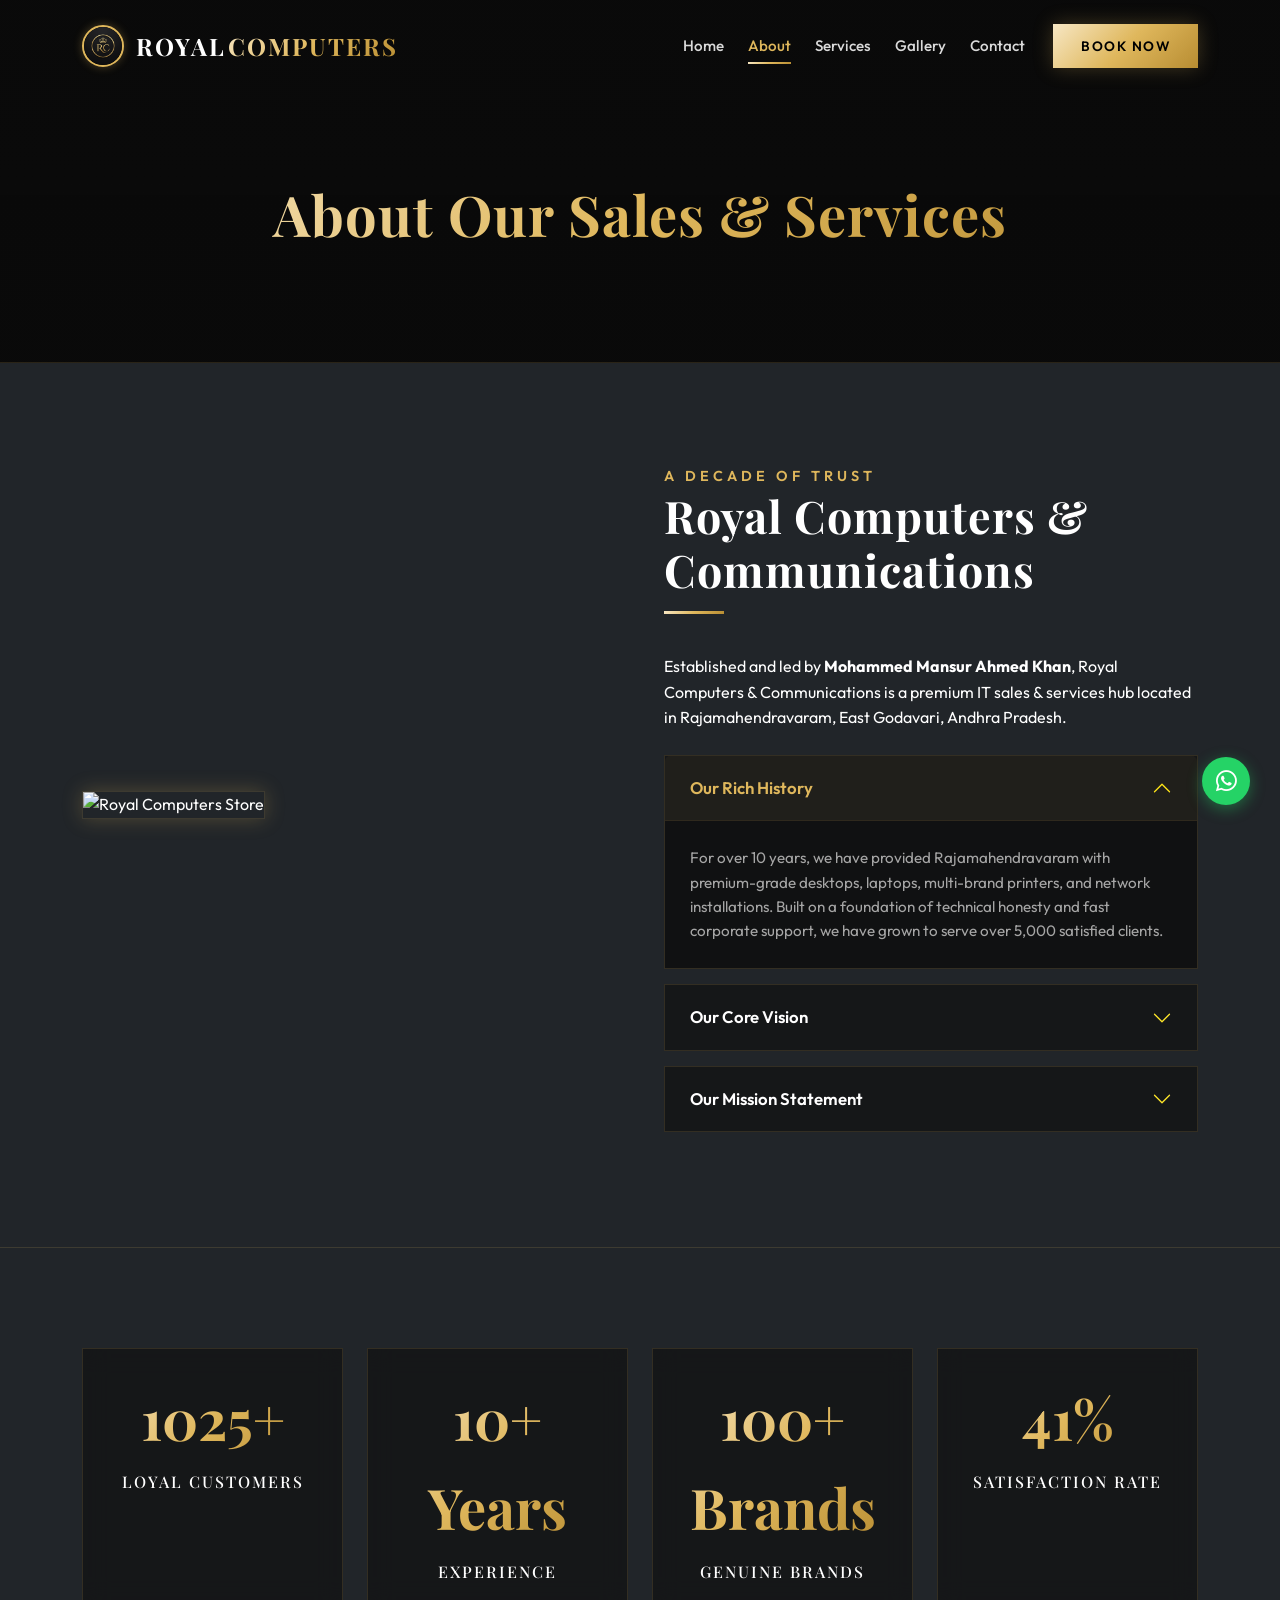
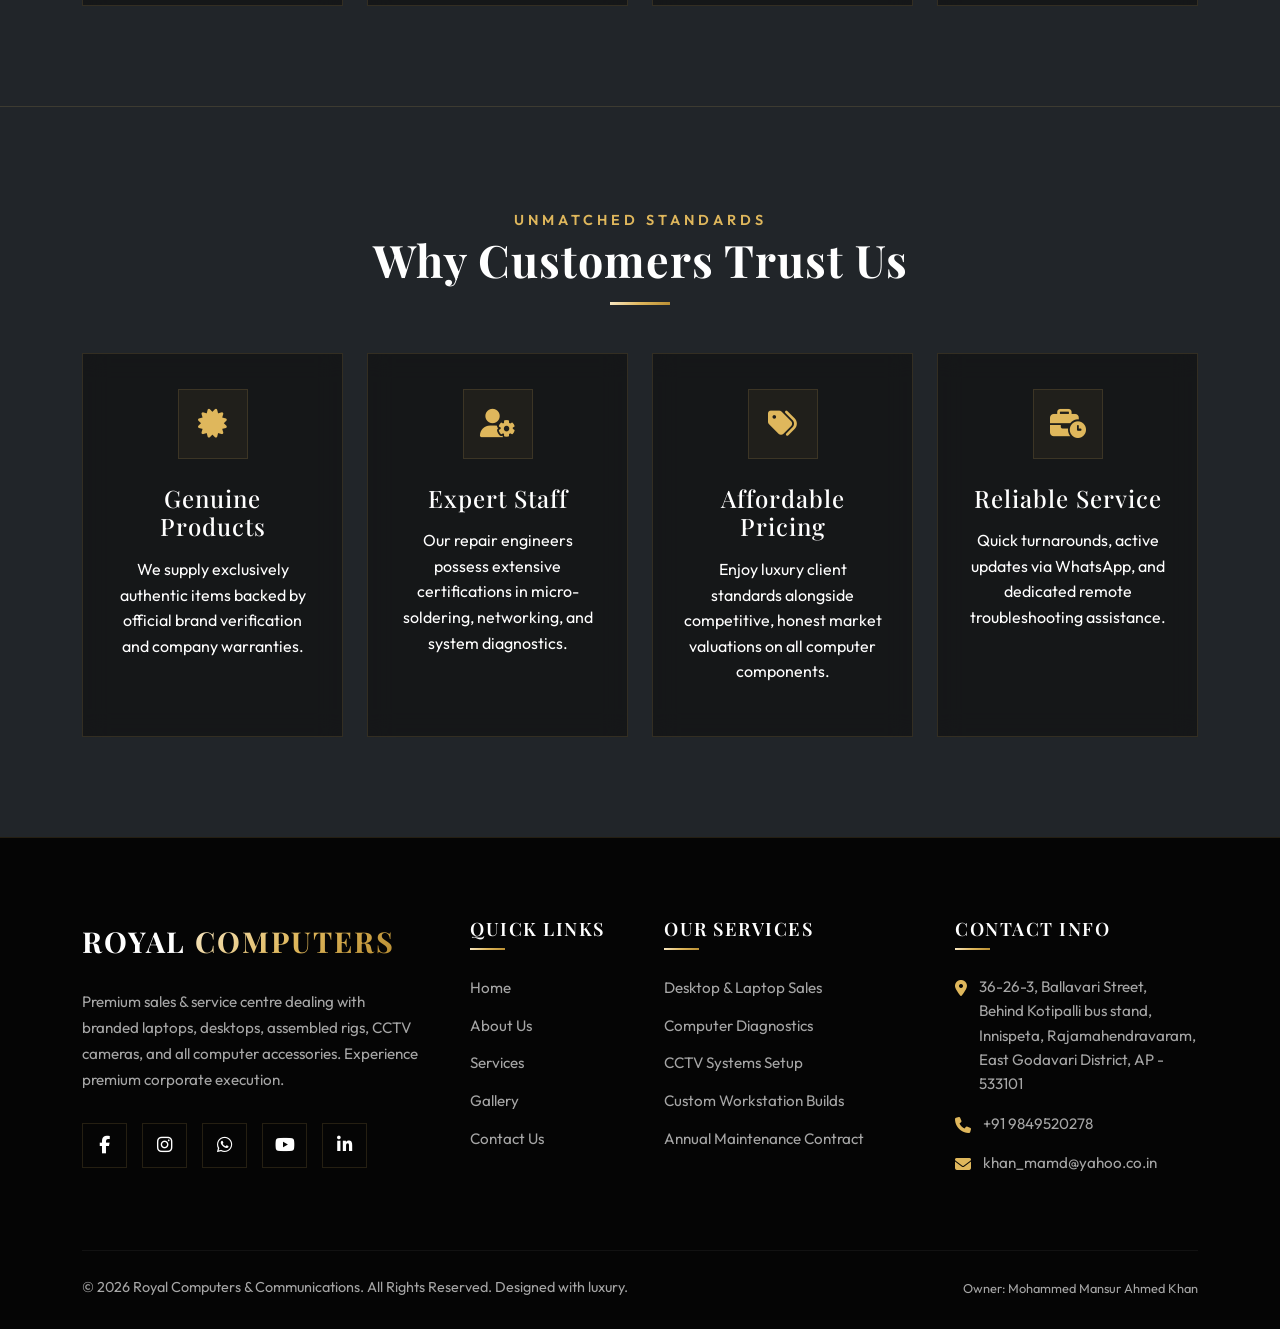
==== commit 85bb6ef8: "Updated Royal Computers website" ====
--- a/about.html
+++ b/about.html
@@ -88,10 +88,7 @@
         <div class="container">
             <h1>About Our Sales & Services</h1>
             <nav aria-label="breadcrumb">
-                <ol class="breadcrumb">
-                    <li class="breadcrumb-item"><a href="index.html">Home</a></li>
-                    <li class="breadcrumb-item active" aria-current="page">About Us</li>
-                </ol>
+
             </nav>
         </div>
     </section>
--- a/css/style.css
+++ b/css/style.css
@@ -384,15 +384,45 @@
         transition: var(--transition-smooth);
     }
     .navbar-nav {
-        text-align: center;
+        text-align: right;
+        align-items: flex-end;
     }
     .navbar-nav .nav-link {
-        margin: 10px 0;
+        margin: 12px 0;
         display: inline-block;
+        font-size: 1.1rem;
     }
     .nav-btn-container {
-        text-align: center;
-        margin-top: 15px;
+        text-align: right;
+        margin-top: 20px;
+        width: 100%;
+        display: flex;
+        justify-content: flex-end;
+    }
+
+    /* --- Mobile Luxury Button Overrides --- */
+    .btn-gold, .btn-outline-gold {
+        background: linear-gradient(135deg, #B8860B, #D4AF37, #FFD700) !important;
+        color: #000000 !important;
+        border: 1px solid #FFDF00 !important;
+        box-shadow: 0 5px 25px rgba(184, 134, 11, 0.6), inset 0 2px 5px rgba(255, 255, 255, 0.5) !important;
+        opacity: 1 !important;
+        font-weight: 700 !important;
+        text-shadow: 0 1px 1px rgba(255, 255, 255, 0.3) !important;
+        padding: 14px 32px !important;
+        font-size: 0.95rem !important;
+        border-radius: 4px !important;
+        position: relative;
+        z-index: 1000 !important;
+        /* Prevent browser dark mode auto-styling */
+        -webkit-appearance: none !important;
+        appearance: none !important;
+    }
+    .btn-gold:hover, .btn-outline-gold:hover, .btn-gold:active, .btn-outline-gold:active {
+        background: linear-gradient(135deg, #FFD700, #D4AF37, #B8860B) !important;
+        box-shadow: 0 8px 30px rgba(184, 134, 11, 0.8), inset 0 2px 8px rgba(255, 255, 255, 0.6) !important;
+        transform: translateY(-2px) !important;
+        color: #000000 !important;
     }
 }
 
